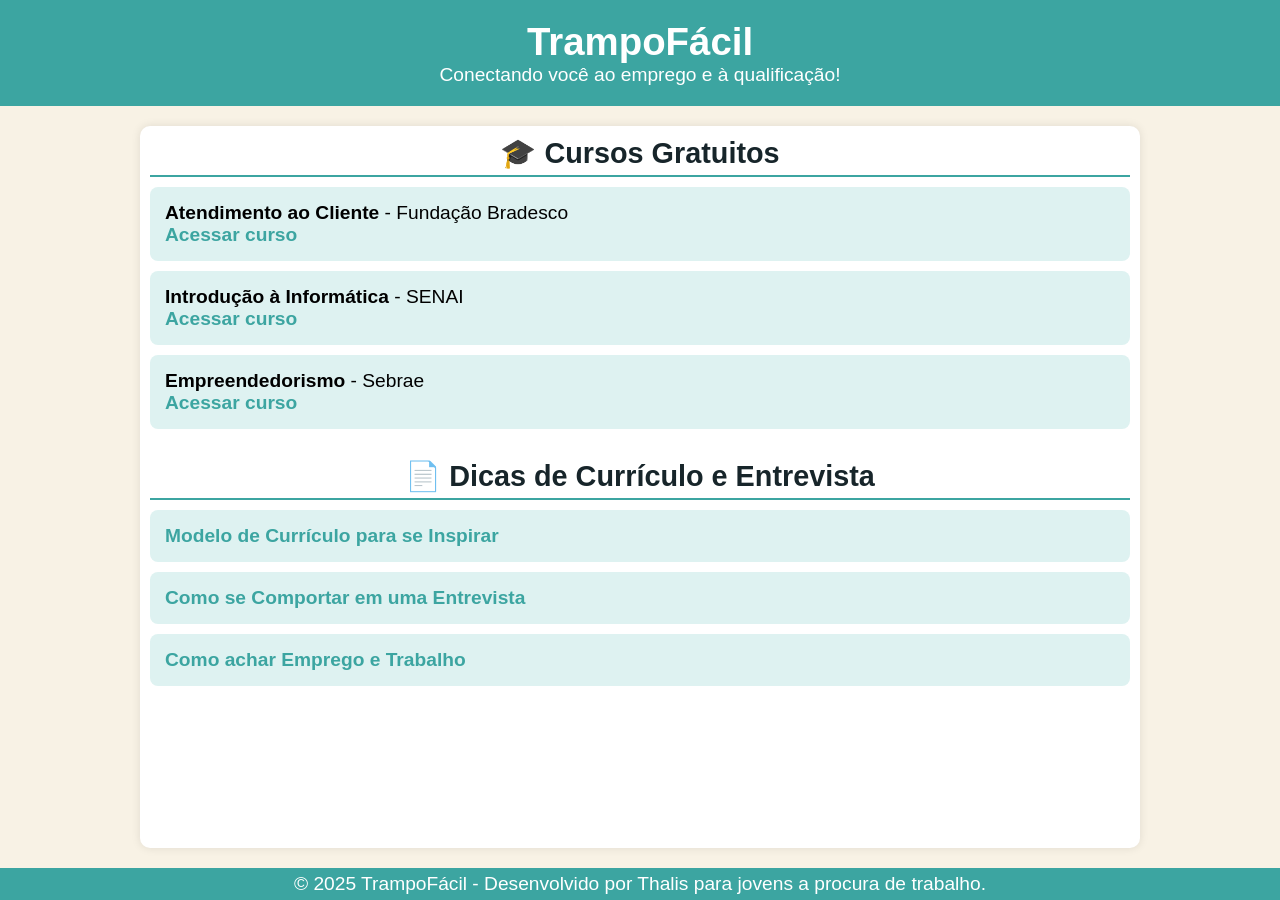
==== index.html @ 20385391 "projeto emprego" ====
<!DOCTYPE html>
<html lang="pt-br">
<head>
  <meta charset="UTF-8">
  <meta name="viewport" content="width=device-width, initial-scale=1.0">
  <title>TrampoFácil - Vagas e Cursos Gratuitos</title>
  <link rel="stylesheet" href="style.css">
</head>
<body>

  <header>
    <h1>TrampoFácil</h1>
    <p>Conectando você ao emprego e à qualificação!</p>
  </header>

  <main>
   

    <section>
      <h2>🎓 Cursos Gratuitos</h2>
      <ul>
        <li><strong>Atendimento ao Cliente</strong> - Fundação Bradesco<br>
          <a href="https://www.ev.org.br" target="_blank">Acessar curso</a>
        </li>
        <li><strong>Introdução à Informática</strong> - SENAI<br>
          <a href="https://www.mundosenai.com.br" target="_blank" >Acessar curso</a>
        </li>
        <li><strong>Empreendedorismo</strong> - Sebrae<br>
          <a href="https://sebrae.com.br" target="_blank">Acessar curso</a>
        </li>
      </ul>
    </section>

    <section>
      <h2>📄 Dicas de Currículo e Entrevista</h2>
      <ul>
        <li><a href="pag02.html" target="_blank">Modelo de Currículo para se Inspirar</a></li>
        <li><a href="pag03.html" target="_blank">Como se Comportar em uma Entrevista</a></li>
        <li><a href="pag04.html" target="_blank">Como achar Emprego e Trabalho</a></li>
      </ul>
    </section>
  </main>

  <footer>
    <p>&copy; 2025 TrampoFácil - Desenvolvido por Thalis para jovens a procura de trabalho.</p>
  </footer>

</body>
</html>
---- style.css ----
*{
    margin: 0px;
    padding: 0px;
}


body {
    font-family: Arial, sans-serif;
    background: #f8f2e5;
    margin: 0;
    padding: 0;
    width: 100%;
    height: 100vh;
    display: flex;
    flex-direction: column;
    font-size: 1.2em;
  }

  header {
    background-color: #3ca5a1;
    color: white;
    padding: 20px 0px;
    text-align: center;
  }

  main {
    max-width: 1000px;
    width: 90%;
    margin: 20px auto;
    flex: 1;
    background: white;
    border-radius: 10px;
    box-shadow: 0 0 10px rgba(0,0,0,0.1);
  }

  .img{
    width: 100%;
    margin: auto;
  }

  div p, div a{
    margin: 10px;
  }

  .m2{
    max-width: 700px;
    
  }

  section {
    margin-bottom: 30px;
    
  }

  .h2{
    background-color: transparent;
    font-size: 2em;
    border: #3ca5a1 3px solid;
  }
  h2 {
    color: #17252a;
    border-bottom: 2px solid #3ca5a1;
    padding-bottom: 5px;
    margin: 10px;
    text-align: center;
  }

  ul {
    list-style-type: none;
    padding: 0;
  }

  li {
    background: #def2f1;
    margin: 10px 10px;
    padding: 15px ;
    border-radius: 8px;
  }

  a {
    text-decoration: none;
    color: #3ca5a1;
    font-weight: bold;
  }

  footer {
    text-align: center;
    padding: 5px;
    
    background: #3ca5a1;
    color: white;
  }

  #v1{
    width: 80%;
    height: auto;
  }

  .v{
    background-color: #3ca5a1;
    color: white;
    border-radius: 5px;
    width: 10%;
    padding: 10px;
    margin: 20px;
    text-align: center;
  }
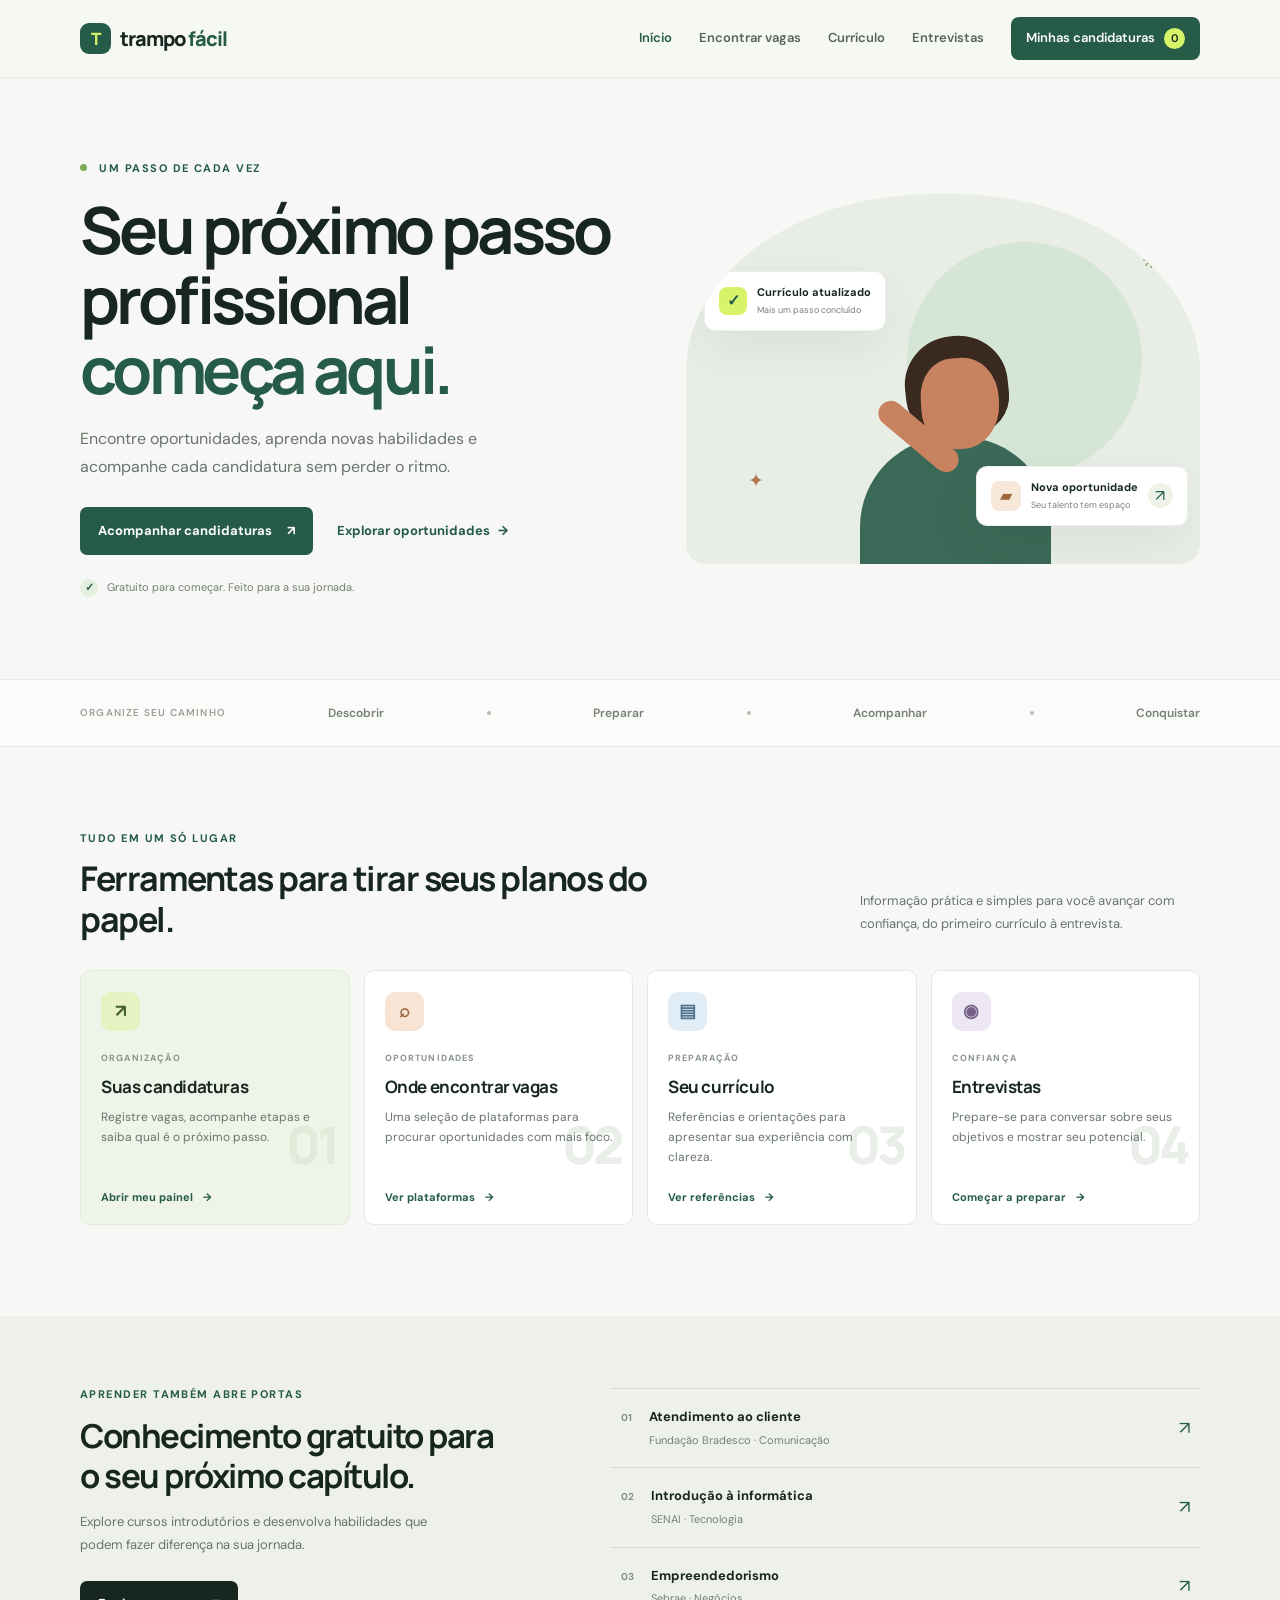
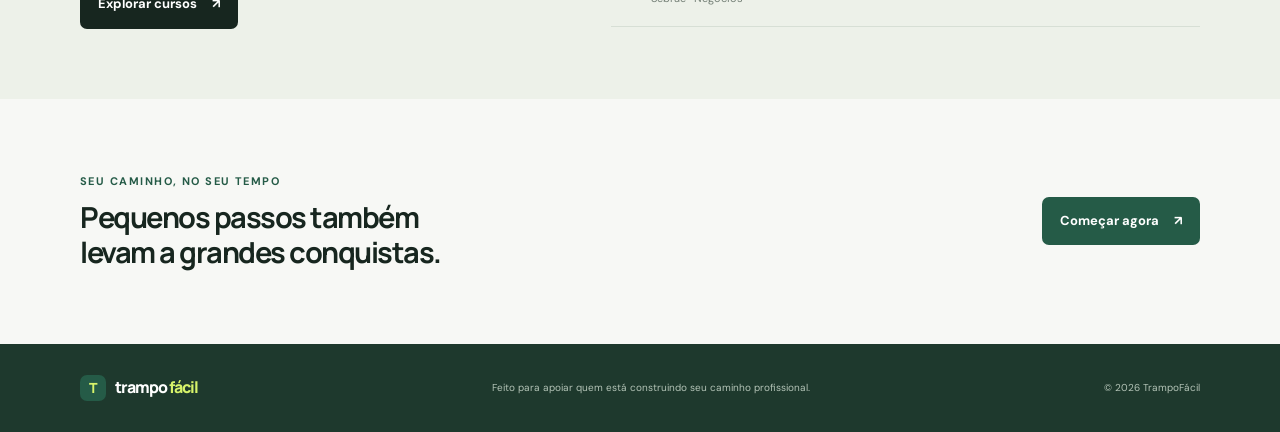
==== commit 914aec8e: "projeto quase" ====
--- a/index.html
+++ b/index.html
@@ -1,49 +1,64 @@
-<!DOCTYPE html>
-<html lang="pt-br">
+<!doctype html>
+<html lang="pt-BR">
 <head>
-  <meta charset="UTF-8">
-  <meta name="viewport" content="width=device-width, initial-scale=1.0">
-  <title>TrampoFácil - Vagas e Cursos Gratuitos</title>
-  <link rel="stylesheet" href="style.css">
+  <meta charset="utf-8">
+  <meta name="viewport" content="width=device-width, initial-scale=1">
+  <meta name="description" content="Encontre caminhos para o primeiro emprego: acompanhe candidaturas, descubra cursos gratuitos e prepare-se para entrevistas.">
+  <meta name="theme-color" content="#f7f8f5">
+  <title>TrampoFácil — seu próximo passo profissional</title>
+  <link rel="stylesheet" href="assets/css/style.css">
+  <script src="assets/js/config.js" defer></script>
+  <script src="assets/js/main.js" defer></script>
 </head>
 <body>
-
-  <header>
-    <h1>TrampoFácil</h1>
-    <p>Conectando você ao emprego e à qualificação!</p>
+  <a class="skip-link" href="#conteudo">Pular para o conteúdo</a>
+  <header class="site-header">
+    <a class="brand" href="index.html" aria-label="TrampoFácil, página inicial"><span class="brand-mark">T</span>trampo<span>fácil</span></a>
+    <button class="menu-toggle" type="button" aria-expanded="false" aria-controls="site-nav">Menu</button>
+    <nav class="site-nav" id="site-nav" aria-label="Navegação principal">
+      <a class="active" href="index.html">Início</a>
+      <a href="pages/recursos.html">Encontrar vagas</a>
+      <a href="pages/curriculos.html">Currículo</a>
+      <a href="pages/entrevista.html">Entrevistas</a>
+      <a class="nav-cta" href="pages/candidaturas.html">Minhas candidaturas <span data-application-count>0</span></a>
+    </nav>
   </header>
-
-  <main>
-   
-
-    <section>
-      <h2>🎓 Cursos Gratuitos</h2>
-      <ul>
-        <li><strong>Atendimento ao Cliente</strong> - Fundação Bradesco<br>
-          <a href="https://www.ev.org.br" target="_blank">Acessar curso</a>
-        </li>
-        <li><strong>Introdução à Informática</strong> - SENAI<br>
-          <a href="https://www.mundosenai.com.br" target="_blank" >Acessar curso</a>
-        </li>
-        <li><strong>Empreendedorismo</strong> - Sebrae<br>
-          <a href="https://sebrae.com.br" target="_blank">Acessar curso</a>
-        </li>
-      </ul>
+  <main id="conteudo">
+    <section class="hero wrap">
+      <div class="hero-copy">
+        <p class="eyebrow"><span class="eyebrow-dot"></span> Um passo de cada vez</p>
+        <h1>Seu próximo passo profissional <em>começa aqui.</em></h1>
+        <p class="hero-text">Encontre oportunidades, aprenda novas habilidades e acompanhe cada candidatura sem perder o ritmo.</p>
+        <div class="hero-actions">
+          <a class="button button-primary" href="pages/candidaturas.html">Acompanhar candidaturas <span aria-hidden="true">↗</span></a>
+          <a class="text-link" href="pages/recursos.html">Explorar oportunidades <span aria-hidden="true">→</span></a>
+        </div>
+        <div class="hero-note"><span class="note-icon" aria-hidden="true">✓</span><span>Gratuito para começar. Feito para a sua jornada.</span></div>
+      </div>
+      <div class="hero-art" aria-label="Ilustração de uma pessoa planejando os próximos passos da carreira">
+        <div class="art-sun"></div><div class="art-card art-card-top"><span class="art-check">✓</span><span><b>Currículo atualizado</b><small>Mais um passo concluído</small></span></div>
+        <div class="art-person"><div class="person-hair"></div><div class="person-face"></div><div class="person-body"></div><div class="person-arm"></div></div>
+        <div class="art-card art-card-bottom"><span class="briefcase">▰</span><span><b>Nova oportunidade</b><small>Seu talento tem espaço</small></span><span class="arrow-round">↗</span></div>
+        <span class="art-spark spark-one">✳</span><span class="art-spark spark-two">✦</span>
+      </div>
     </section>
 
-    <section>
-      <h2>📄 Dicas de Currículo e Entrevista</h2>
-      <ul>
-        <li><a href="pag02.html" target="_blank">Modelo de Currículo para se Inspirar</a></li>
-        <li><a href="pag03.html" target="_blank">Como se Comportar em uma Entrevista</a></li>
-        <li><a href="pag04.html" target="_blank">Como achar Emprego e Trabalho</a></li>
-      </ul>
+    <section class="trust-strip"><div class="wrap trust-inner"><span>ORGANIZE SEU CAMINHO</span><span>Descobrir</span><i></i><span>Preparar</span><i></i><span>Acompanhar</span><i></i><span>Conquistar</span></div></section>
+
+    <section class="section wrap" aria-labelledby="tools-heading">
+      <div class="section-heading"><div><p class="eyebrow">Tudo em um só lugar</p><h2 id="tools-heading">Ferramentas para tirar seus planos do papel.</h2></div><p>Informação prática e simples para você avançar com confiança, do primeiro currículo à entrevista.</p></div>
+      <div class="feature-grid">
+        <a class="feature-card feature-highlight" href="pages/candidaturas.html"><span class="feature-icon icon-lime">↗</span><span class="card-kicker">ORGANIZAÇÃO</span><h3>Suas candidaturas</h3><p>Registre vagas, acompanhe etapas e saiba qual é o próximo passo.</p><span class="card-link">Abrir meu painel <b>→</b></span><span class="card-decoration">01</span></a>
+        <a class="feature-card" href="pages/recursos.html"><span class="feature-icon icon-peach">⌕</span><span class="card-kicker">OPORTUNIDADES</span><h3>Onde encontrar vagas</h3><p>Uma seleção de plataformas para procurar oportunidades com mais foco.</p><span class="card-link">Ver plataformas <b>→</b></span><span class="card-decoration">02</span></a>
+        <a class="feature-card" href="pages/curriculos.html"><span class="feature-icon icon-blue">▤</span><span class="card-kicker">PREPARAÇÃO</span><h3>Seu currículo</h3><p>Referências e orientações para apresentar sua experiência com clareza.</p><span class="card-link">Ver referências <b>→</b></span><span class="card-decoration">03</span></a>
+        <a class="feature-card" href="pages/entrevista.html"><span class="feature-icon icon-lilac">◉</span><span class="card-kicker">CONFIANÇA</span><h3>Entrevistas</h3><p>Prepare-se para conversar sobre seus objetivos e mostrar seu potencial.</p><span class="card-link">Começar a preparar <b>→</b></span><span class="card-decoration">04</span></a>
+      </div>
     </section>
+
+    <section class="courses-section"><div class="wrap courses-layout"><div><p class="eyebrow">Aprender também abre portas</p><h2>Conhecimento gratuito para<br>o seu próximo capítulo.</h2><p class="section-lead">Explore cursos introdutórios e desenvolva habilidades que podem fazer diferença na sua jornada.</p><a class="button button-dark" href="pages/cursos.html">Explorar cursos <span aria-hidden="true">↗</span></a></div><div class="course-list"><a class="course-row" href="https://www.ev.org.br/" target="_blank" rel="noopener noreferrer"><span class="course-number">01</span><span><b>Atendimento ao cliente</b><small>Fundação Bradesco · Comunicação</small></span><span class="external-arrow">↗</span></a><a class="course-row" href="https://www.mundosenai.com.br/" target="_blank" rel="noopener noreferrer"><span class="course-number">02</span><span><b>Introdução à informática</b><small>SENAI · Tecnologia</small></span><span class="external-arrow">↗</span></a><a class="course-row" href="https://sebrae.com.br/sites/PortalSebrae/cursosonline" target="_blank" rel="noopener noreferrer"><span class="course-number">03</span><span><b>Empreendedorismo</b><small>Sebrae · Negócios</small></span><span class="external-arrow">↗</span></a></div></div></section>
+
+    <section class="closing-cta wrap"><div><p class="eyebrow">Seu caminho, no seu tempo</p><h2>Pequenos passos também<br>levam a grandes conquistas.</h2></div><a class="button button-primary" href="pages/candidaturas.html">Começar agora <span aria-hidden="true">↗</span></a></section>
   </main>
-
-  <footer>
-    <p>&copy; 2025 TrampoFácil - Desenvolvido por Thalis para jovens a procura de trabalho.</p>
-  </footer>
-
+  <footer class="site-footer"><div class="wrap footer-inner"><a class="brand brand-footer" href="index.html"><span class="brand-mark">T</span>trampo<span>fácil</span></a><p>Feito para apoiar quem está construindo seu caminho profissional.</p><span>© <span data-year>2026</span> TrampoFácil</span></div></footer>
 </body>
 </html>
--- a/assets/css/style.css
+++ b/assets/css/style.css
@@ -0,0 +1,28 @@
+@import url('https://fonts.googleapis.com/css2?family=DM+Sans:wght@400;500;600;700&family=Manrope:wght@400;500;600;700;800&display=swap');
+
+:root{--ink:#17261f;--muted:#68746d;--green:#255b47;--green-dark:#174431;--lime:#d7f36a;--paper:#f7f8f5;--white:#fff;--line:#e4e9e3;--peach:#f5dfce;--blue:#dbe9f4;--lilac:#e8e0f1;--shadow:0 18px 50px rgba(28,55,41,.07)}
+*{box-sizing:border-box}
+html{scroll-behavior:smooth}
+body{margin:0;background:var(--paper);color:var(--ink);font-family:'DM Sans',Arial,sans-serif;font-size:16px;line-height:1.6;-webkit-font-smoothing:antialiased}
+a{color:inherit;text-decoration:none}
+button,input,select{font:inherit}
+button,a{-webkit-tap-highlight-color:transparent}
+.wrap{width:min(1120px,calc(100% - 48px));margin-inline:auto}
+.skip-link{position:absolute;left:12px;top:-60px;padding:10px 14px;background:var(--ink);color:#fff;z-index:20}.skip-link:focus{top:12px}
+.site-header{height:78px;padding:0 max(24px,calc((100vw - 1120px)/2));display:flex;align-items:center;justify-content:space-between;background:rgba(247,248,245,.94);border-bottom:1px solid rgba(228,233,227,.8);position:relative;z-index:5}
+.brand{display:inline-flex;align-items:center;gap:2px;font-family:Manrope,Arial,sans-serif;font-weight:800;letter-spacing:-1px;font-size:20px}.brand>span:last-child{color:var(--green)}.brand-mark{display:inline-grid;place-items:center;width:31px;height:31px;margin-right:7px;border-radius:9px;background:var(--green);color:var(--lime);font-size:17px;letter-spacing:0}
+.site-nav{display:flex;align-items:center;gap:27px;font-size:13px;font-weight:600;color:#57635c}.site-nav>a:not(.nav-cta){transition:color .2s}.site-nav>a:hover,.site-nav>a.active{color:var(--green)}.nav-cta{display:inline-flex;align-items:center;gap:9px;padding:11px 15px;border-radius:8px;background:var(--green);color:white!important}.nav-cta span{display:inline-grid;place-items:center;width:21px;height:21px;border-radius:50%;background:var(--lime);color:var(--ink);font-size:11px}.menu-toggle{display:none;border:1px solid var(--line);border-radius:8px;background:#fff;color:var(--ink);padding:8px 12px}
+.hero{display:grid;grid-template-columns:1.04fr .96fr;align-items:center;gap:50px;padding-top:72px;padding-bottom:72px;min-height:525px}.hero-copy{padding:10px 0}.eyebrow{margin:0 0 17px;color:var(--green);font-size:11px;font-weight:700;letter-spacing:1.45px;text-transform:uppercase}.eyebrow-dot{display:inline-block;width:7px;height:7px;margin-right:8px;border-radius:50%;background:#7caa54;vertical-align:1px}.hero h1,.page-title{max-width:600px;margin:0;font-family:Manrope,Arial,sans-serif;font-size:clamp(42px,5.2vw,65px);line-height:1.08;letter-spacing:-3.6px;font-weight:700}.hero h1 em,.page-title em{color:var(--green);font-style:normal}.hero-text{max-width:480px;margin:20px 0 26px;color:var(--muted);font-size:16px;line-height:1.75}.hero-actions{display:flex;align-items:center;gap:24px;flex-wrap:wrap}.button{display:inline-flex;align-items:center;justify-content:center;gap:15px;min-height:48px;padding:0 18px;border:0;border-radius:7px;font-size:13px;font-weight:700;cursor:pointer;transition:transform .18s,background .18s}.button:hover{transform:translateY(-2px)}.button-primary{background:var(--green);color:#fff}.button-primary:hover{background:var(--green-dark)}.button-dark{margin-top:24px;background:var(--ink);color:#fff}.button-dark:hover{background:#2a4938}.text-link{color:var(--green);font-weight:700;font-size:13px}.text-link span{padding-left:5px}.hero-note{display:flex;align-items:center;gap:9px;margin-top:24px;color:#727d75;font-size:11px}.note-icon{display:grid;place-items:center;width:18px;height:18px;border-radius:50%;background:#e5efde;color:var(--green);font-size:11px;font-weight:700}
+.hero-art{position:relative;height:370px;border-radius:48% 48% 20px 20px;background:#e8eee6;overflow:hidden}.art-sun{position:absolute;width:235px;height:235px;right:58px;top:48px;border-radius:50%;background:#d5e5d6}.art-person{position:absolute;width:240px;height:255px;left:calc(50% - 111px);bottom:-3px}.person-hair{position:absolute;z-index:2;left:73px;top:24px;width:103px;height:100px;border-radius:48% 48% 38% 40%;background:#39291f;transform:rotate(-6deg)}.person-face{position:absolute;z-index:3;left:89px;top:46px;width:78px;height:91px;border-radius:42% 45% 48% 45%;background:#c9825f;transform:rotate(-3deg)}.person-body{position:absolute;left:28px;bottom:-38px;width:191px;height:168px;border-radius:90px 90px 20px 20px;background:#3b6957}.person-arm{position:absolute;z-index:3;left:38px;top:112px;width:97px;height:25px;border-radius:16px;background:#c9825f;transform:rotate(40deg)}.art-card{position:absolute;z-index:4;display:flex;align-items:center;gap:10px;padding:12px 14px;border:1px solid #edf0ec;border-radius:11px;background:#fff;box-shadow:var(--shadow)}.art-card b,.art-card small{display:block}.art-card b{font-size:11px}.art-card small{margin-top:2px;color:#77817a;font-size:9px}.art-card-top{top:77px;left:18px}.art-check{display:grid;place-items:center;width:28px;height:28px;border-radius:8px;background:var(--lime);color:var(--green);font-weight:800}.art-card-bottom{right:12px;bottom:38px}.briefcase{display:grid;place-items:center;width:30px;height:30px;border-radius:8px;background:#f7e7d9;color:#9c673e}.arrow-round{display:grid;place-items:center;width:25px;height:25px;border-radius:50%;background:#edf3e9;color:var(--green)}.art-spark{position:absolute;color:#71924d}.spark-one{right:40px;top:49px;font-size:22px}.spark-two{left:62px;bottom:67px;font-size:19px;color:#b17850}
+.trust-strip{border-block:1px solid var(--line);background:#fbfcfa}.trust-inner{height:66px;display:flex;align-items:center;justify-content:space-between;gap:16px;color:#758077;font-size:12px;font-weight:600}.trust-inner>span:first-child{font-size:10px;letter-spacing:1.2px;color:#98a198}.trust-inner i{width:4px;height:4px;border-radius:50%;background:#b2c0b2}
+.section{padding-top:83px;padding-bottom:91px}.section-heading{display:flex;justify-content:space-between;align-items:end;gap:50px;margin-bottom:31px}.section-heading .eyebrow{margin-bottom:10px}.section-heading h2,.courses-layout h2,.closing-cta h2{max-width:610px;margin:0;font-family:Manrope,Arial,sans-serif;font-size:34px;line-height:1.2;letter-spacing:-1.5px}.section-heading>p{max-width:340px;margin:0 0 4px;color:var(--muted);font-size:13px;line-height:1.75}.feature-grid{display:grid;grid-template-columns:repeat(4,1fr);gap:14px}.feature-card{position:relative;min-height:255px;overflow:hidden;padding:21px 20px;border:1px solid var(--line);border-radius:10px;background:#fff;transition:transform .2s,box-shadow .2s}.feature-card:hover,.platform-card:hover{transform:translateY(-4px);box-shadow:var(--shadow)}.feature-highlight{background:#eff4e9;border-color:#e1e9d9}.feature-icon,.platform-icon{display:grid;place-items:center;width:39px;height:39px;margin-bottom:20px;border-radius:10px;font-size:18px;font-weight:700}.icon-lime{background:#e6f2c2;color:#436132}.icon-peach{background:#f7e4d4;color:#9b6842}.icon-blue{background:#e0edf6;color:#53748d}.icon-lilac{background:#ede7f4;color:#756189}.card-kicker{display:block;margin-bottom:7px;color:#89948b;font-size:9px;font-weight:700;letter-spacing:1.15px}.feature-card h3{position:relative;z-index:1;margin:0 0 8px;font-family:Manrope,Arial,sans-serif;font-size:17px;letter-spacing:-.4px}.feature-card p,.platform-card p{position:relative;z-index:1;margin:0;color:var(--muted);font-size:12px;line-height:1.65}.card-link{position:absolute;z-index:1;left:20px;bottom:18px;color:var(--green);font-size:11px;font-weight:700}.card-link b{padding-left:7px}.card-decoration{position:absolute;right:12px;bottom:38px;color:#e9eee8;font-family:Manrope,sans-serif;font-size:52px;font-weight:800;letter-spacing:-4px}.feature-highlight .card-decoration{color:#e2ead9}
+.courses-section{padding:70px 0;background:#edf1e9}.courses-layout{display:grid;grid-template-columns:.85fr 1.15fr;gap:95px;align-items:center}.courses-layout .eyebrow{margin-bottom:12px}.courses-layout h2{font-size:33px}.section-lead{max-width:385px;margin:16px 0 0;color:var(--muted);font-size:13px;line-height:1.75}.course-list{border-top:1px solid #d7dfd5}.course-row{display:flex;align-items:center;gap:17px;padding:18px 10px;border-bottom:1px solid #d7dfd5;transition:padding .2s}.course-row:hover{padding-left:16px}.course-number{align-self:flex-start;padding-top:3px;color:#82917f;font-size:10px;font-weight:700}.course-row b,.course-row small{display:block}.course-row b{font-size:13px}.course-row small{margin-top:4px;color:#758077;font-size:11px}.external-arrow{margin-left:auto;color:var(--green);font-size:18px}.closing-cta{display:flex;justify-content:space-between;align-items:center;gap:28px;padding-top:74px;padding-bottom:74px}.closing-cta .eyebrow{margin-bottom:10px}.closing-cta h2{font-size:29px}.closing-cta .button{flex:none}
+.site-footer{background:#1e392d;color:#dce5dd}.footer-inner{min-height:88px;display:flex;align-items:center;justify-content:space-between;gap:20px}.brand-footer{color:#fff;font-size:16px}.brand-footer>span:last-child{color:var(--lime)}.brand-footer .brand-mark{width:26px;height:26px;border-radius:7px;font-size:14px}.footer-inner>p,.footer-inner>span{margin:0;color:#b4c4b7;font-size:10px}
+.page-main{padding-top:62px;padding-bottom:75px;min-height:calc(100vh - 166px)}.page-title{font-size:clamp(40px,5vw,57px);letter-spacing:-2.8px}.page-intro{max-width:630px;margin:17px 0 35px;color:var(--muted);font-size:15px;line-height:1.75}.resume-grid,.interview-grid{display:grid;grid-template-columns:repeat(2,minmax(0,1fr));gap:18px}.resource-panel{padding:23px;border:1px solid var(--line);border-radius:10px;background:#fff}.resource-panel h2,.applications-panel h2{margin:0 0 9px;font-family:Manrope,Arial,sans-serif;font-size:20px;letter-spacing:-.6px}.resource-panel>p{margin:0 0 18px;color:var(--muted);font-size:13px;line-height:1.7}.resume-panel img{display:block;width:100%;max-height:440px;object-fit:contain;object-position:top;margin:15px 0;border:1px solid #edf0ed;border-radius:6px;background:#f9faf8}.tip-band{display:flex;align-items:flex-start;gap:16px;margin:27px 0;padding:21px;border-radius:10px;background:#edf2e9}.tip-band .feature-icon{flex:none;margin:0}.tip-band h2{margin:1px 0 5px;font-family:Manrope,Arial,sans-serif;font-size:16px}.tip-band p{margin:0;color:var(--muted);font-size:12px;line-height:1.7}.back-link{display:inline-block;margin-top:15px;color:var(--green);font-size:12px;font-weight:700}.video-frame{position:relative;aspect-ratio:16/9;overflow:hidden;border-radius:7px;background:#e9eee8}.video-frame iframe{position:absolute;inset:0;width:100%;height:100%;border:0}.video-panel{padding:19px}.video-panel h2{min-height:48px;font-size:16px}.platform-grid{display:grid;grid-template-columns:repeat(3,1fr);gap:15px}.platform-card{min-height:235px;padding:20px;border:1px solid var(--line);border-radius:10px;background:#fff;transition:transform .2s,box-shadow .2s}.platform-icon{margin-bottom:15px}.platform-card h2{margin:0 0 7px;font-family:Manrope,Arial,sans-serif;font-size:18px}.platform-card p{min-height:58px;margin-bottom:16px}.platform-card>a{color:var(--green);font-size:11px;font-weight:700}.course-list-page{max-width:820px;border-top:1px solid var(--line);border-radius:10px;background:#fff}.course-list-page .course-row{padding:23px;border-bottom:1px solid var(--line)}.course-list-page .course-row:last-child{border-bottom:0}
+.tracker-main{max-width:1120px}.tracker-heading{display:flex;justify-content:space-between;align-items:center;gap:30px}.tracker-heading .page-intro{margin-bottom:0}.tracker-stamp{position:relative;min-width:220px;padding:20px 22px;border:1px solid #dfe7dc;border-radius:10px;background:#eff4e9}.tracker-stamp>span:first-child{display:block;color:#7a8979;font-size:8px;font-weight:700;letter-spacing:1.1px}.tracker-stamp b{display:block;margin-top:8px;font-family:Manrope,Arial,sans-serif;font-size:19px;line-height:1.25}.stamp-mark{position:absolute;right:19px;bottom:17px;color:var(--green);font-size:22px}.stats-grid{display:grid;grid-template-columns:repeat(4,1fr);gap:12px;margin:29px 0}.stat-card{padding:16px 18px;border:1px solid var(--line);border-radius:9px;background:#fff}.stat-card span{display:block;color:var(--muted);font-size:11px}.stat-card b{display:block;margin-top:2px;font-family:Manrope,Arial,sans-serif;font-size:25px}.tracker-layout{display:grid;grid-template-columns:310px 1fr;gap:20px;align-items:start}.add-panel{padding:21px}.add-panel>p{margin:0 0 18px;color:var(--muted);font-size:12px}.application-form label{display:block;margin:12px 0 6px;font-size:11px;font-weight:700}.application-form label span:not(.optional){color:#b65443}.optional{margin-left:5px;color:#89948b;font-weight:400}.application-form input,.application-form select,.filter-label select,.application-status{width:100%;min-height:40px;padding:9px 10px;border:1px solid #dfe5df;border-radius:6px;outline:none;background:#fff;color:var(--ink);font-size:11px}.application-form input:focus,.application-form select:focus,.filter-label select:focus,.application-status:focus{border-color:#709783;box-shadow:0 0 0 3px rgba(37,91,71,.1)}.form-row{display:grid;grid-template-columns:1fr 1fr;gap:10px}.form-row label{white-space:nowrap}.form-submit{width:100%;margin-top:18px}.privacy-note{margin:9px 0 0;text-align:center;color:#859087;font-size:9px}.applications-panel{min-width:0}.list-heading{display:flex;justify-content:space-between;align-items:end;gap:15px;padding:2px 0 14px;border-bottom:1px solid var(--line)}.list-heading h2{margin:0;font-size:20px}.list-heading h2 span{color:#88948a;font-family:'DM Sans',sans-serif;font-size:11px;font-weight:500}.filter-label{display:flex;align-items:center;gap:7px;color:#78847b;font-size:10px}.filter-label select{width:auto;min-height:34px;padding:6px 24px 6px 9px}.application-list{display:grid;gap:10px;padding-top:12px}.empty-state{display:grid;justify-items:center;padding:48px 18px;border:1px dashed #d4ded4;border-radius:9px;background:#fbfcfa;text-align:center}.empty-icon{display:grid;place-items:center;width:42px;height:42px;border-radius:50%;background:#edf4e4;color:var(--green);font-size:19px}.empty-state h3{margin:14px 0 5px;font-family:Manrope,Arial,sans-serif;font-size:16px}.empty-state p{max-width:330px;margin:0;color:var(--muted);font-size:11px}.application-card{padding:16px 17px;border:1px solid var(--line);border-radius:9px;background:#fff}.application-top{display:flex;justify-content:space-between;align-items:flex-start;gap:15px}.application-info{display:flex;align-items:center;gap:11px;min-width:0}.application-initial{display:grid;place-items:center;flex:none;width:36px;height:36px;border-radius:9px;background:#eff3e9;color:var(--green);font-family:Manrope,sans-serif;font-weight:800}.application-info h3{overflow:hidden;margin:0;text-overflow:ellipsis;white-space:nowrap;font-family:Manrope,Arial,sans-serif;font-size:14px}.application-info p{margin:2px 0 0;color:var(--muted);font-size:11px}.status-pill{flex:none;padding:5px 9px;border-radius:20px;background:#eef2eb;color:#506349;font-size:9px;font-weight:700}.status-interview{background:#e5eef6;color:#456987}.status-test{background:#eee8f5;color:#705d89}.status-offer{background:#e6f2c2;color:#4f6b2b}.status-rejected{background:#f6e8e4;color:#905c4e}.application-meta{display:flex;justify-content:space-between;gap:15px;margin:11px 0 0 47px;color:#89938b;font-size:10px}.application-meta a{color:var(--green);font-weight:700}.application-actions{display:flex;justify-content:flex-end;align-items:center;gap:14px;margin-top:12px;padding-top:10px;border-top:1px solid #eff1ee}.application-status{min-height:31px;width:auto;padding:5px 23px 5px 8px;font-size:10px}.remove-button{border:0;background:transparent;color:#9b6558;font-size:10px;cursor:pointer}.remove-button:hover{text-decoration:underline}.storage-message{padding:10px;border-radius:6px;background:#fff3dc;color:#765b26;font-size:11px}.visually-hidden{position:absolute;width:1px;height:1px;overflow:hidden;clip:rect(0,0,0,0);white-space:nowrap}
+@media(max-width:950px){.site-nav{gap:15px;font-size:12px}.hero{gap:30px}.hero-art{height:330px}.feature-grid{grid-template-columns:repeat(2,1fr)}.feature-card{min-height:230px}.courses-layout{gap:45px}.tracker-layout{grid-template-columns:285px 1fr}}
+@media(max-width:700px){.wrap{width:min(100% - 34px,520px)}.site-header{height:68px;padding:0 17px}.menu-toggle{display:inline-block}.site-nav{position:absolute;top:67px;left:0;right:0;display:none;align-items:stretch;gap:0;padding:9px 17px 16px;border-bottom:1px solid var(--line);background:var(--paper)}.site-nav.is-open{display:flex;flex-direction:column}.site-nav>a:not(.nav-cta){padding:11px 4px}.nav-cta{justify-content:center;margin-top:6px}.hero{grid-template-columns:1fr;gap:32px;padding-top:49px;padding-bottom:45px}.hero h1{font-size:46px;letter-spacing:-2.8px}.hero-text{font-size:14px}.hero-art{width:min(100%,430px);height:320px;margin:auto}.trust-inner{height:auto;min-height:61px;gap:9px;flex-wrap:wrap;padding-block:13px;font-size:10px}.trust-inner>span:first-child{width:100%}.trust-inner i{display:none}.section{padding-block:58px}.section-heading{display:block}.section-heading h2,.courses-layout h2{font-size:27px}.section-heading>p{margin-top:13px}.feature-grid{gap:10px}.feature-card{min-height:238px;padding:16px}.feature-card h3{font-size:15px}.feature-card p{font-size:11px}.card-link{left:16px;bottom:16px;font-size:10px}.card-decoration{font-size:42px;bottom:36px}.courses-section{padding:51px 0}.courses-layout{grid-template-columns:1fr;gap:30px}.courses-layout h2 br{display:none}.button-dark{margin-top:17px}.course-row{gap:12px;padding:15px 6px}.closing-cta{align-items:flex-start;flex-direction:column;padding-block:54px}.closing-cta h2{font-size:25px}.footer-inner{align-items:flex-start;flex-direction:column;gap:8px;padding-block:19px}.page-main{padding-top:43px;padding-bottom:52px}.page-title{font-size:42px;letter-spacing:-2.3px}.page-intro{font-size:13px}.resume-grid,.interview-grid,.platform-grid{grid-template-columns:1fr}.platform-card{min-height:0}.platform-card p{min-height:0}.video-panel h2{min-height:0}.tracker-heading{align-items:flex-start;flex-direction:column}.tracker-stamp{display:none}.stats-grid{grid-template-columns:repeat(2,1fr);gap:9px;margin:21px 0}.stat-card{padding:12px 14px}.stat-card b{font-size:22px}.tracker-layout{grid-template-columns:1fr}.add-panel{order:0}.applications-panel{order:1}.list-heading{align-items:flex-start;flex-direction:column}.filter-label{width:100%;justify-content:space-between}.filter-label select{flex:1}.application-top{gap:8px}.application-info h3{max-width:190px;font-size:12px}.status-pill{padding:5px 7px;font-size:8px}.application-meta{margin-left:0}.application-card{padding:13px}.application-actions{justify-content:space-between}}
+@media(prefers-reduced-motion:reduce){*,*::before,*::after{scroll-behavior:auto!important;transition:none!important}}
+.video-cover{position:relative;aspect-ratio:16/9;overflow:hidden;border-radius:7px;background:#dfe7df}.video-cover>img{display:block;width:100%;height:100%;object-fit:cover}.video-cover::after{position:absolute;inset:45% 0 0;background:linear-gradient(transparent,rgba(15,28,20,.35));content:"";pointer-events:none}.video-cover.is-playing::after{display:none}.video-cover iframe{position:absolute;inset:0;width:100%;height:100%;border:0}.video-play{position:absolute;z-index:1;top:50%;left:50%;display:grid;place-items:center;width:58px;height:42px;transform:translate(-50%,-50%);border:0;border-radius:12px;background:#e21b24;color:#fff;font-size:20px;cursor:pointer;box-shadow:0 6px 20px rgba(0,0,0,.2);transition:transform .18s,background .18s}.video-play:hover{transform:translate(-50%,-50%) scale(1.08);background:#c9141c}.video-play span{margin-left:3px}.video-fallback{margin:12px 0 0!important;color:#7b857d!important;font-size:10px!important}.video-fallback a{color:var(--green);font-weight:700}
+.account-panel{display:grid;grid-template-columns:1fr minmax(260px,340px);gap:20px;align-items:center;margin:25px 0}.account-panel h2{margin:5px 0 7px;font-family:Manrope,Arial,sans-serif;font-size:20px}.account-panel>div>p{margin:0;color:var(--muted);font-size:12px;line-height:1.7}.auth-form label{display:block;margin:9px 0 5px;font-size:11px;font-weight:700}.auth-form input{width:100%;min-height:40px;padding:9px 10px;border:1px solid #dfe5df;border-radius:6px;background:#fff;color:var(--ink);font-size:12px}.auth-form input:focus{outline:0;border-color:#709783;box-shadow:0 0 0 3px rgba(37,91,71,.1)}.auth-actions{display:flex;gap:9px;margin-top:12px}.auth-actions .button{min-height:39px;padding:0 15px;font-size:11px;cursor:pointer}.button-outline{border:1px solid #d4ded4;border-radius:6px;background:#fff;color:var(--green);font-weight:700}.auth-message{min-height:15px;margin:8px 0 0;color:var(--muted);font-size:10px}.account-session{grid-column:1/-1;display:flex;align-items:center;justify-content:space-between;padding-top:15px;border-top:1px solid var(--line);color:var(--muted);font-size:12px}.account-session .button{padding:8px 13px;cursor:pointer}#configuration-message{margin:16px 0}.account-panel[hidden],#account-session[hidden],#auth-form[hidden],#tracker-content[hidden],#configuration-message[hidden]{display:none}
+@media(max-width:700px){.account-panel{grid-template-columns:1fr;gap:8px}.account-session{grid-column:auto}}
